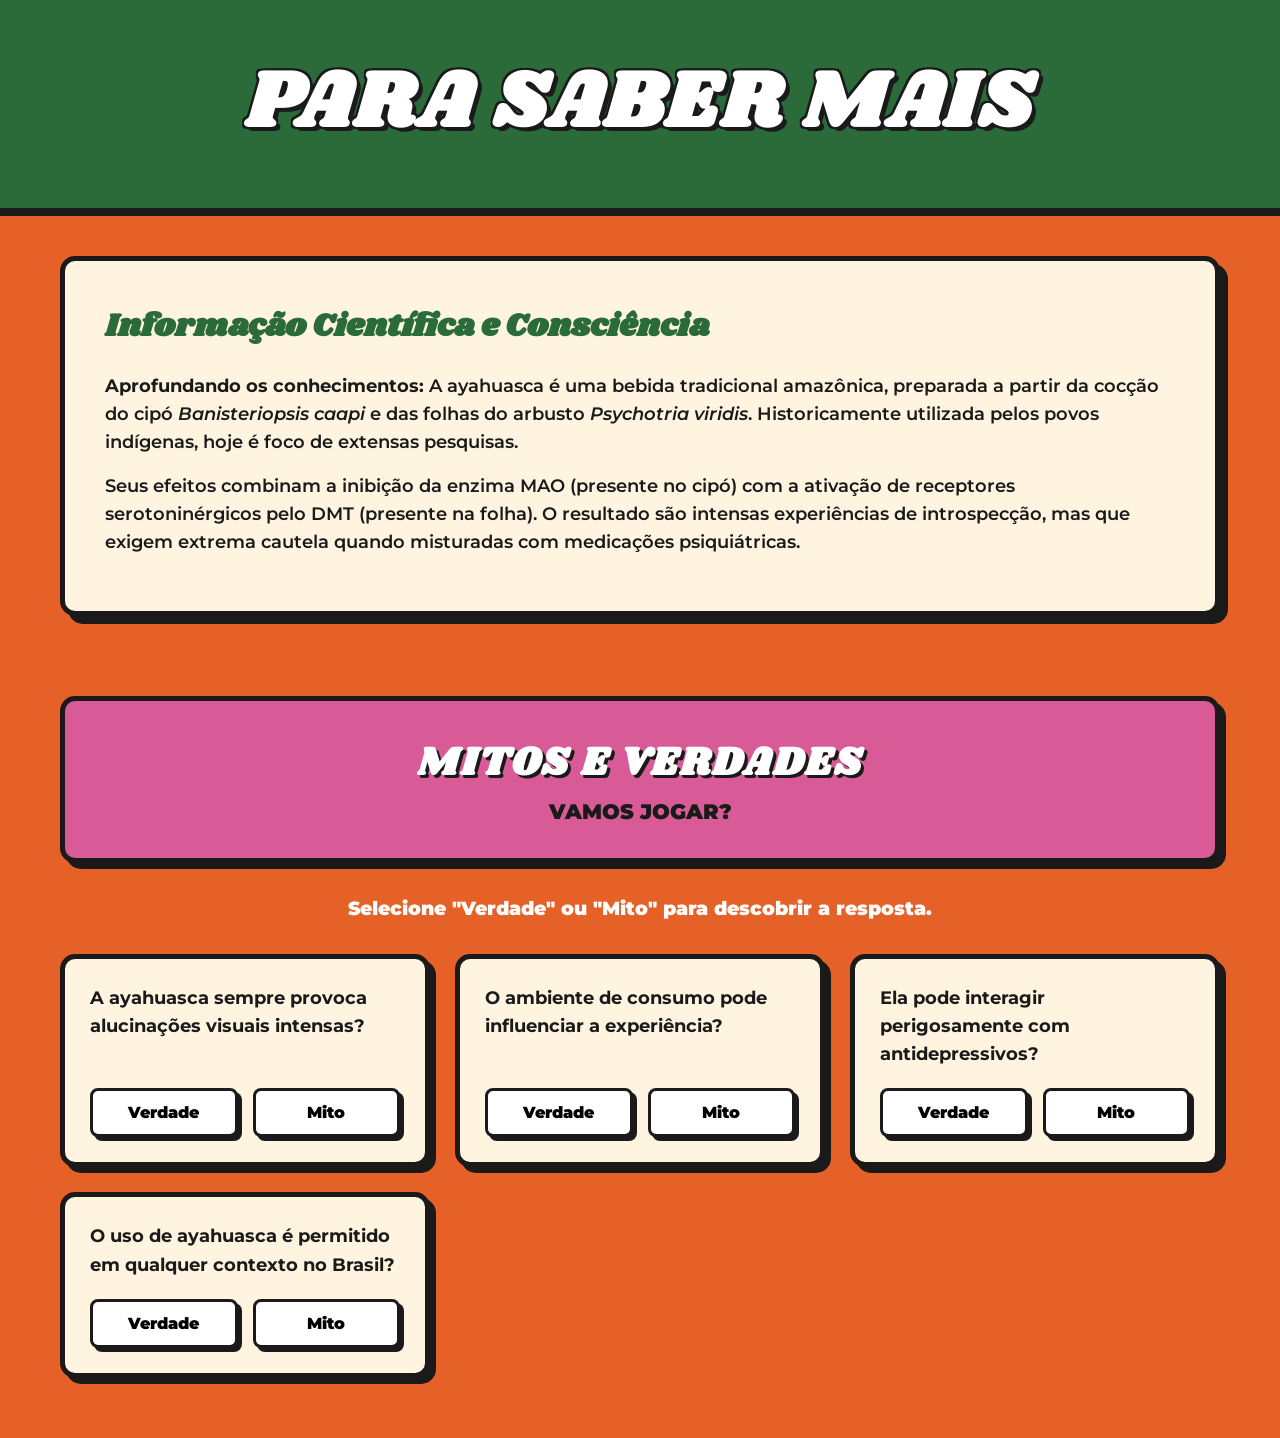
==== topico.html @ a49185fb "." ====
<!DOCTYPE html>
<html lang="pt-BR">
<head>
    <meta charset="UTF-8">
    <meta name="viewport" content="width=device-width, initial-scale=1.0">
    <title>Saiba Mais | Viagem Transcendental</title>
    <link href="https://fonts.googleapis.com/css2?family=Montserrat:wght@500;700;900&family=Shrikhand&display=swap" rel="stylesheet">
    <link rel="stylesheet" href="styles.css">
</head>
<body class="detalhes-body">

    <header class="saber-mais-header">
        <h1 class="hero-title">PARA SABER MAIS</h1>
    </header>

    <main class="container">
        
        <section class="full-content-card">
            <h2>Informação Científica e Consciência</h2>
            <p><strong>Aprofundando os conhecimentos:</strong> A ayahuasca é uma bebida tradicional amazônica, preparada a partir da cocção do cipó <em>Banisteriopsis caapi</em> e das folhas do arbusto <em>Psychotria viridis</em>. Historicamente utilizada pelos povos indígenas, hoje é foco de extensas pesquisas.</p>
            <p>Seus efeitos combinam a inibição da enzima MAO (presente no cipó) com a ativação de receptores serotoninérgicos pelo DMT (presente na folha). O resultado são intensas experiências de introspecção, mas que exigem extrema cautela quando misturadas com medicações psiquiátricas.</p>
        </section>

        <section class="quiz-container mt-spacing">
            <div class="banner retro-banner-pink">
                <h2>MITOS E VERDADES</h2>
                <p class="banner-sub">VAMOS JOGAR?</p>
            </div>

            <p class="quiz-desc">Selecione "Verdade" ou "Mito" para descobrir a resposta.</p>
            
            <div class="quiz-grid">
                <div class="quiz-item" data-answer="mito">
                    <p class="quiz-question"><strong>A ayahuasca sempre provoca alucinações visuais intensas?</strong></p>
                    <div class="quiz-options">
                        <button class="quiz-btn" data-choice="verdade">Verdade</button>
                        <button class="quiz-btn" data-choice="mito">Mito</button>
                    </div>
                    <div class="quiz-feedback"><p class="ans-result"></p><p class="desc">Os efeitos variam. Algumas pessoas têm visões, outras experimentam principalmente introspecção profunda.</p></div>
                </div>

                <div class="quiz-item" data-answer="verdade">
                    <p class="quiz-question"><strong>O ambiente de consumo pode influenciar a experiência?</strong></p>
                    <div class="quiz-options">
                        <button class="quiz-btn" data-choice="verdade">Verdade</button>
                        <button class="quiz-btn" data-choice="mito">Mito</button>
                    </div>
                    <div class="quiz-feedback"><p class="ans-result"></p><p class="desc">Sim! O chamado "set e setting" influencia significativamente os efeitos psicológicos da experiência.</p></div>
                </div>

                <div class="quiz-item" data-answer="verdade">
                    <p class="quiz-question"><strong>Ela pode interagir perigosamente com antidepressivos?</strong></p>
                    <div class="quiz-options">
                        <button class="quiz-btn" data-choice="verdade">Verdade</button>
                        <button class="quiz-btn" data-choice="mito">Mito</button>
                    </div>
                    <div class="quiz-feedback"><p class="ans-result"></p><p class="desc">Especialmente com medicamentos serotoninérgicos, podendo causar a grave síndrome serotoninérgica.</p></div>
                </div>

                <div class="quiz-item" data-answer="mito">
                    <p class="quiz-question"><strong>O uso de ayahuasca é permitido em qualquer contexto no Brasil?</strong></p>
                    <div class="quiz-options">
                        <button class="quiz-btn" data-choice="verdade">Verdade</button>
                        <button class="quiz-btn" data-choice="mito">Mito</button>
                    </div>
                    <div class="quiz-feedback"><p class="ans-result"></p><p class="desc">Não. No Brasil, o uso é permitido exclusivamente em contextos religiosos específicos (CONAD).</p></div>
                </div>
            </div>
        </section>

    </main>

    <script src="script.js"></script>
</body>
</html>
---- styles.css ----
/* --- PALETA DE CORES (Baseada nas imagens enviadas) --- */
:root {
    --bg-orange: #E66127;     /* Fundo Laranja Vibrante das imagens */
    --retro-green: #2B6B39;   /* Verde escuro das folhas */
    --retro-lime: #A3D134;    /* Verde limão claro */
    --retro-pink: #D85B97;    /* Rosa das decorações */
    --retro-cream: #FFF4E0;   /* Creme para o fundo dos cartões */
    --retro-dark: #1A1A1A;    /* Preto intenso para bordas */
    --white: #FFFFFF;
}

* { margin: 0; padding: 0; box-sizing: border-box; }

body {
    font-family: 'Montserrat', Arial, sans-serif;
    background-color: var(--bg-orange); /* O fundo inteiro é laranja */
    color: var(--retro-dark);
    line-height: 1.6;
    padding-bottom: 60px;
}

/* --- ESTILO DOS TÍTULOS (Fonte Shrikhand Anos 70) --- */
.hero-title, .section-title, .banner h2 {
    font-family: 'Shrikhand', cursive;
    letter-spacing: 2px;
    text-transform: uppercase;
}

/* --- HERO SECTION --- */
.hero-section {
    padding: 80px 20px;
    text-align: center;
    display: flex;
    flex-direction: column;
    align-items: center;
    justify-content: center;
}

.hero-title {
    font-size: 5rem;
    color: var(--white);
    line-height: 1.1;
    /* Sombras grossas simulando o texto da imagem "VIAGEM TRANSCENDENTAL" */
    text-shadow: 4px 4px 0px var(--retro-dark), -2px -2px 0px var(--retro-dark), 2px -2px 0px var(--retro-dark), -2px 2px 0px var(--retro-dark);
}

.hero-subtitle {
    font-size: 1.5rem;
    font-weight: 900;
    color: var(--retro-lime);
    margin-top: 10px;
    background-color: var(--retro-dark);
    padding: 5px 20px;
    border-radius: 50px;
    letter-spacing: 2px;
}

/* --- HEADER DA ABA "SAIBA MAIS" --- */
.saber-mais-header {
    background-color: var(--retro-green);
    padding: 60px 20px;
    text-align: center;
    border-bottom: 8px solid var(--retro-dark);
    margin-bottom: 40px;
}

/* --- LAYOUT GERAL --- */
.container {
    max-width: 1200px;
    margin: 0 auto;
    padding: 0 20px;
}

.section-title {
    font-size: 2.8rem;
    color: var(--white);
    text-align: center;
    margin-bottom: 40px;
    text-shadow: 3px 3px 0px var(--retro-dark);
}

.retro-title-pink { color: var(--retro-pink); }
.retro-title-green { color: var(--retro-lime); }

.mt-spacing { margin-top: 80px; }

/* --- GRID DE TÓPICOS --- */
.topics-grid {
    display: grid;
    grid-template-columns: repeat(auto-fit, minmax(260px, 1fr));
    gap: 25px;
}

.topic-card {
    background-color: var(--retro-cream);
    border: 5px solid var(--retro-dark);
    border-radius: 15px;
    padding: 25px;
    display: flex;
    flex-direction: column;
    /* Sombra pop-art sólida */
    box-shadow: 8px 8px 0px var(--retro-dark);
    transition: transform 0.2s;
}

.topic-card h3 {
    font-family: 'Shrikhand', cursive;
    color: var(--retro-green);
    font-size: 1.3rem;
    margin-bottom: 10px;
}

.topic-card p {
    font-weight: 600;
    margin-bottom: 25px;
}

/* --- BOTÃO "SAIBA MAIS" --- */
.btn-saiba-mais {
    margin-top: auto;
    display: block;
    text-align: center;
    background-color: var(--retro-pink);
    color: var(--white);
    text-decoration: none;
    font-weight: 900;
    padding: 12px;
    border: 3px solid var(--retro-dark);
    border-radius: 8px;
    box-shadow: 4px 4px 0px var(--retro-dark);
    transition: all 0.1s;
}

.btn-saiba-mais:hover { background-color: var(--retro-lime); color: var(--retro-dark); }
.btn-saiba-mais:active { transform: translate(4px, 4px); box-shadow: 0px 0px 0px var(--retro-dark); }

/* --- SEÇÃO DE VÍDEOS --- */
.videos-grid {
    display: grid;
    grid-template-columns: repeat(auto-fit, minmax(400px, 1fr));
    gap: 30px;
}

.video-item {
    background-color: var(--retro-lime);
    border: 5px solid var(--retro-dark);
    border-radius: 15px;
    padding: 20px;
    box-shadow: 8px 8px 0px var(--retro-dark);
}

.video-label {
    font-family: 'Shrikhand', cursive;
    font-size: 1.5rem;
    margin-bottom: 15px;
    text-align: center;
    color: var(--retro-dark);
}

.video-wrapper {
    position: relative;
    padding-bottom: 56.25%;
    border: 4px solid var(--retro-dark);
    border-radius: 8px;
    overflow: hidden;
    background: #000;
}

.video-wrapper iframe {
    position: absolute; top: 0; left: 0; width: 100%; height: 100%;
}

/* --- NOTÍCIAS --- */
.news-grid {
    display: grid;
    grid-template-columns: repeat(auto-fit, minmax(300px, 1fr));
    gap: 20px;
}

.news-card {
    background-color: var(--white);
    border: 4px solid var(--retro-dark);
    padding: 25px;
    border-radius: 12px;
    box-shadow: 6px 6px 0px var(--retro-dark);
}

.news-card h4 {
    color: var(--bg-orange);
    font-size: 1.2rem;
    font-weight: 900;
    margin-bottom: 10px;
}

/* --- REFERÊNCIAS --- */
.references-section {
    background: var(--retro-green);
    border: 5px solid var(--retro-dark);
    padding: 40px;
    border-radius: 15px;
    box-shadow: 8px 8px 0px var(--retro-dark);
    color: var(--white);
}

.references-section h2 {
    font-family: 'Shrikhand', cursive;
    font-size: 2rem;
    margin-bottom: 20px;
}

.ref-list { padding-left: 20px; font-weight: 600; }
.ref-list li { margin-bottom: 12px; }

/* --- BANNERS DO JOGO (Página Detalhes) --- */
.full-content-card {
    background: var(--retro-cream);
    padding: 40px;
    border: 5px solid var(--retro-dark);
    border-radius: 15px;
    box-shadow: 8px 8px 0px var(--retro-dark);
    margin-bottom: 50px;
}

.full-content-card h2 { color: var(--retro-green); font-family: 'Shrikhand', cursive; margin-bottom: 20px; font-size: 2rem; }
.full-content-card p { font-weight: 600; margin-bottom: 15px; font-size: 1.1rem; }

.banner {
    text-align: center;
    padding: 30px;
    border: 5px solid var(--retro-dark);
    border-radius: 15px;
    margin-bottom: 30px;
    box-shadow: 6px 6px 0px var(--retro-dark);
}

.retro-banner-pink { background-color: var(--retro-pink); color: var(--white); }
.retro-banner-pink h2 { font-family: 'Shrikhand', cursive; font-size: 2.5rem; text-shadow: 3px 3px 0px var(--retro-dark); }
.banner-sub { font-weight: 900; font-size: 1.3rem; color: var(--retro-dark); }

/* --- QUIZ DE MITOS E VERDADES --- */
.quiz-desc { text-align: center; font-weight: 900; font-size: 1.2rem; color: var(--white); margin-bottom: 30px; }

.quiz-grid { display: grid; grid-template-columns: repeat(auto-fit, minmax(320px, 1fr)); gap: 25px; }

.quiz-item {
    background: var(--retro-cream);
    border: 5px solid var(--retro-dark);
    border-radius: 15px;
    padding: 25px;
    display: flex; flex-direction: column;
    box-shadow: 6px 6px 0px var(--retro-dark);
}

.quiz-question { margin-bottom: 20px; font-size: 1.1rem; font-weight: 900; }

.quiz-options { display: flex; gap: 15px; margin-top: auto; }

.quiz-btn {
    flex: 1; padding: 12px;
    border: 3px solid var(--retro-dark);
    background: var(--white);
    font-family: 'Montserrat', sans-serif; font-weight: 900;
    font-size: 1rem; border-radius: 8px; cursor: pointer;
    box-shadow: 4px 4px 0px var(--retro-dark);
    transition: all 0.1s;
}

.quiz-btn:hover:not(:disabled) { background: var(--bg-orange); color: var(--white); }
.quiz-btn:active:not(:disabled) { transform: translate(3px, 3px); box-shadow: 0px 0px 0px var(--retro-dark); }
.quiz-btn:disabled { opacity: 0.6; cursor: not-allowed; }

.quiz-btn.correct { background: var(--retro-lime) !important; color: var(--retro-dark) !important; }
.quiz-btn.wrong { background: var(--retro-pink) !important; color: var(--white) !important; }

.quiz-feedback {
    display: none; margin-top: 20px; padding: 15px;
    background: var(--white); border-radius: 8px; 
    border: 3px dashed var(--retro-dark);
}
.quiz-feedback.show { display: block; }
.ans-result { font-weight: 900; margin-bottom: 5px; font-size: 1.2rem; }

/* --- RESPONSIVIDADE --- */
@media (max-width: 768px) {
    .hero-title { font-size: 3.5rem; }
    .section-title { font-size: 2rem; }
    .videos-grid { grid-template-columns: 1fr; }
}
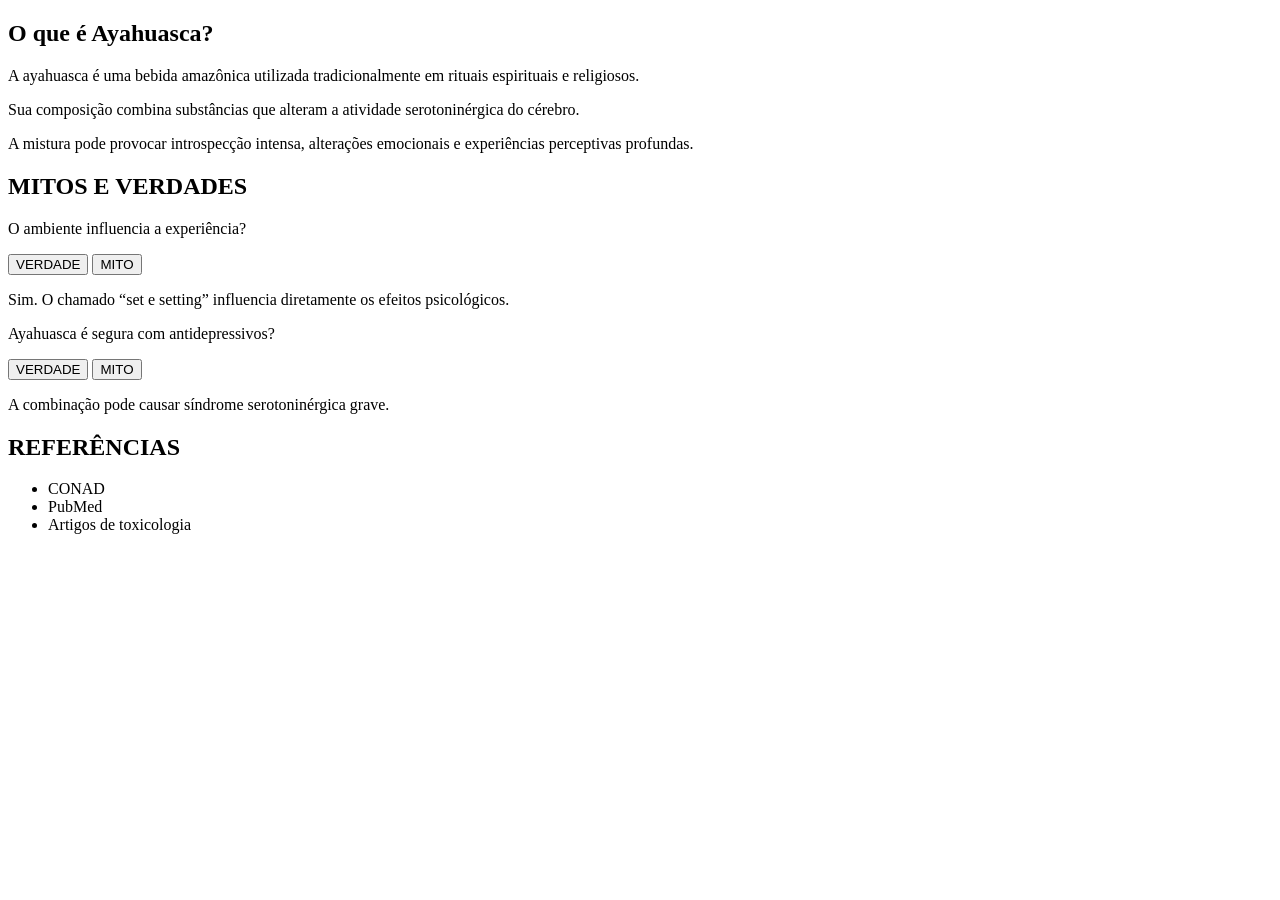
==== commit e6d78d07: "..." ====
--- a/topico.html
+++ b/topico.html
@@ -1,75 +1,81 @@
 <!DOCTYPE html>
-<html lang="pt-BR">
-<head>
-    <meta charset="UTF-8">
-    <meta name="viewport" content="width=device-width, initial-scale=1.0">
-    <title>Saiba Mais | Viagem Transcendental</title>
-    <link href="https://fonts.googleapis.com/css2?family=Montserrat:wght@500;700;900&family=Shrikhand&display=swap" rel="stylesheet">
-    <link rel="stylesheet" href="styles.css">
-</head>
-<body class="detalhes-body">
 
-    <header class="saber-mais-header">
-        <h1 class="hero-title">PARA SABER MAIS</h1>
-    </header>
+<section class="content-card">
 
-    <main class="container">
-        
-        <section class="full-content-card">
-            <h2>Informação Científica e Consciência</h2>
-            <p><strong>Aprofundando os conhecimentos:</strong> A ayahuasca é uma bebida tradicional amazônica, preparada a partir da cocção do cipó <em>Banisteriopsis caapi</em> e das folhas do arbusto <em>Psychotria viridis</em>. Historicamente utilizada pelos povos indígenas, hoje é foco de extensas pesquisas.</p>
-            <p>Seus efeitos combinam a inibição da enzima MAO (presente no cipó) com a ativação de receptores serotoninérgicos pelo DMT (presente na folha). O resultado são intensas experiências de introspecção, mas que exigem extrema cautela quando misturadas com medicações psiquiátricas.</p>
-        </section>
+<h2>O que é Ayahuasca?</h2>
 
-        <section class="quiz-container mt-spacing">
-            <div class="banner retro-banner-pink">
-                <h2>MITOS E VERDADES</h2>
-                <p class="banner-sub">VAMOS JOGAR?</p>
-            </div>
+<p>
+A ayahuasca é uma bebida amazônica utilizada tradicionalmente em rituais espirituais e religiosos.
+</p>
 
-            <p class="quiz-desc">Selecione "Verdade" ou "Mito" para descobrir a resposta.</p>
-            
-            <div class="quiz-grid">
-                <div class="quiz-item" data-answer="mito">
-                    <p class="quiz-question"><strong>A ayahuasca sempre provoca alucinações visuais intensas?</strong></p>
-                    <div class="quiz-options">
-                        <button class="quiz-btn" data-choice="verdade">Verdade</button>
-                        <button class="quiz-btn" data-choice="mito">Mito</button>
-                    </div>
-                    <div class="quiz-feedback"><p class="ans-result"></p><p class="desc">Os efeitos variam. Algumas pessoas têm visões, outras experimentam principalmente introspecção profunda.</p></div>
-                </div>
+<p>
+Sua composição combina substâncias que alteram a atividade serotoninérgica do cérebro.
+</p>
 
-                <div class="quiz-item" data-answer="verdade">
-                    <p class="quiz-question"><strong>O ambiente de consumo pode influenciar a experiência?</strong></p>
-                    <div class="quiz-options">
-                        <button class="quiz-btn" data-choice="verdade">Verdade</button>
-                        <button class="quiz-btn" data-choice="mito">Mito</button>
-                    </div>
-                    <div class="quiz-feedback"><p class="ans-result"></p><p class="desc">Sim! O chamado "set e setting" influencia significativamente os efeitos psicológicos da experiência.</p></div>
-                </div>
+<p>
+A mistura pode provocar introspecção intensa, alterações emocionais e experiências perceptivas profundas.
+</p>
 
-                <div class="quiz-item" data-answer="verdade">
-                    <p class="quiz-question"><strong>Ela pode interagir perigosamente com antidepressivos?</strong></p>
-                    <div class="quiz-options">
-                        <button class="quiz-btn" data-choice="verdade">Verdade</button>
-                        <button class="quiz-btn" data-choice="mito">Mito</button>
-                    </div>
-                    <div class="quiz-feedback"><p class="ans-result"></p><p class="desc">Especialmente com medicamentos serotoninérgicos, podendo causar a grave síndrome serotoninérgica.</p></div>
-                </div>
+</section>
 
-                <div class="quiz-item" data-answer="mito">
-                    <p class="quiz-question"><strong>O uso de ayahuasca é permitido em qualquer contexto no Brasil?</strong></p>
-                    <div class="quiz-options">
-                        <button class="quiz-btn" data-choice="verdade">Verdade</button>
-                        <button class="quiz-btn" data-choice="mito">Mito</button>
-                    </div>
-                    <div class="quiz-feedback"><p class="ans-result"></p><p class="desc">Não. No Brasil, o uso é permitido exclusivamente em contextos religiosos específicos (CONAD).</p></div>
-                </div>
-            </div>
-        </section>
+<section class="quiz-section">
 
-    </main>
+<div class="banner">
+<h2>MITOS E VERDADES</h2>
+</div>
 
-    <script src="script.js"></script>
+<div class="quiz-grid">
+
+<div class="quiz-item" data-answer="verdade">
+<p>O ambiente influencia a experiência?</p>
+
+<div class="quiz-options">
+<button class="quiz-btn" data-choice="verdade">VERDADE</button>
+<button class="quiz-btn" data-choice="mito">MITO</button>
+</div>
+
+<div class="quiz-feedback">
+<p class="ans-result"></p>
+<p>
+Sim. O chamado “set e setting” influencia diretamente os efeitos psicológicos.
+</p>
+</div>
+
+</div>
+
+<div class="quiz-item" data-answer="mito">
+<p>Ayahuasca é segura com antidepressivos?</p>
+
+<div class="quiz-options">
+<button class="quiz-btn" data-choice="verdade">VERDADE</button>
+<button class="quiz-btn" data-choice="mito">MITO</button>
+</div>
+
+<div class="quiz-feedback">
+<p class="ans-result"></p>
+<p>
+A combinação pode causar síndrome serotoninérgica grave.
+</p>
+</div>
+
+</div>
+
+</div>
+
+</section>
+
+<section class="references">
+<h2>REFERÊNCIAS</h2>
+<ul>
+<li>CONAD</li>
+<li>PubMed</li>
+<li>Artigos de toxicologia</li>
+</ul>
+</section>
+
+</main>
+
+<script src="script.js"></script>
+
 </body>
 </html>
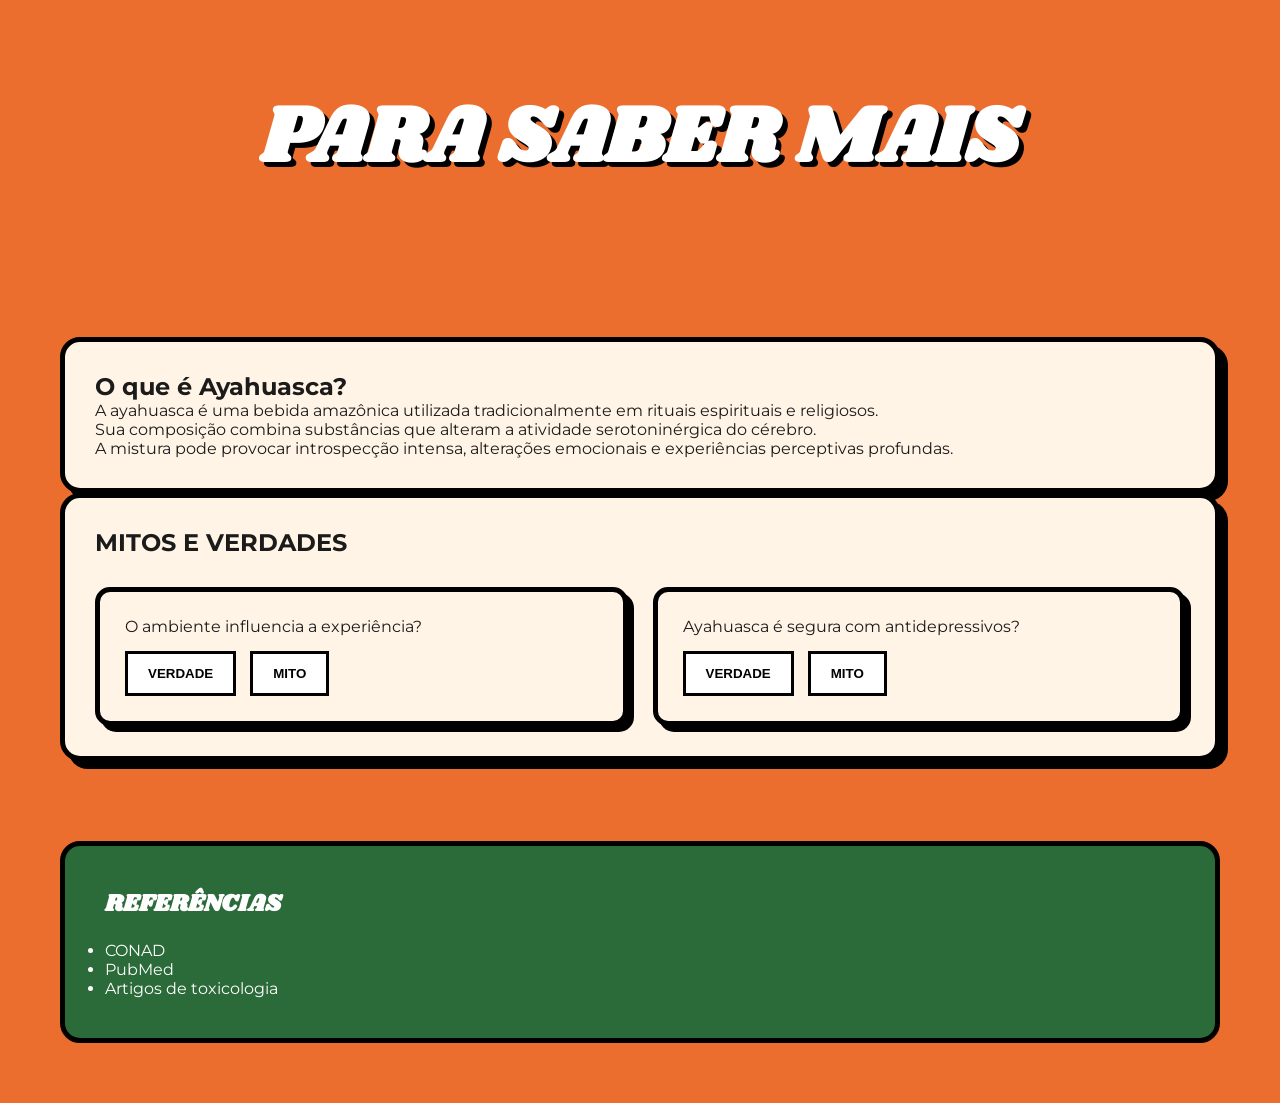
==== commit 7b3aef3d: "..." ====
--- a/topico.html
+++ b/topico.html
@@ -1,4 +1,27 @@
 <!DOCTYPE html>
+<html lang="pt-BR">
+
+<head>
+  <meta charset="UTF-8">
+  <meta name="viewport" content="width=device-width, initial-scale=1.0">
+
+  <title>Saiba Mais | Viagem Transcendental</title>
+
+  <link rel="preconnect" href="https://fonts.googleapis.com">
+  <link rel="preconnect" href="https://fonts.gstatic.com" crossorigin>
+
+  <link href="https://fonts.googleapis.com/css2?family=Shrikhand&family=Montserrat:wght@400;600;700;900&display=swap" rel="stylesheet">
+
+  <link rel="stylesheet" href="styles.css">
+</head>
+
+<body>
+
+<header class="internal-header">
+  <h1>PARA SABER MAIS</h1>
+</header>
+
+<main class="container">
 
 <section class="content-card">
 
@@ -20,13 +43,14 @@
 
 <section class="quiz-section">
 
-<div class="banner">
+<div class="content-card">
+
 <h2>MITOS E VERDADES</h2>
-</div>
 
 <div class="quiz-grid">
 
 <div class="quiz-item" data-answer="verdade">
+
 <p>O ambiente influencia a experiência?</p>
 
 <div class="quiz-options">
@@ -44,6 +68,7 @@
 </div>
 
 <div class="quiz-item" data-answer="mito">
+
 <p>Ayahuasca é segura com antidepressivos?</p>
 
 <div class="quiz-options">
@@ -62,15 +87,20 @@
 
 </div>
 
+</div>
+
 </section>
 
 <section class="references">
+
 <h2>REFERÊNCIAS</h2>
+
 <ul>
 <li>CONAD</li>
 <li>PubMed</li>
 <li>Artigos de toxicologia</li>
 </ul>
+
 </section>
 
 </main>
--- a/styles.css
+++ b/styles.css
@@ -0,0 +1,191 @@
+:root {
+  --orange: #EB6E2F;
+  --pink: #D991D2;
+  --green: #A6D63C;
+  --dark: #1B1B1B;
+  --cream: #FFF4E5;
+}
+
+* {
+  margin: 0;
+  padding: 0;
+  box-sizing: border-box;
+}
+
+body {
+  font-family: 'Montserrat', sans-serif;
+  background: var(--orange);
+  color: var(--dark);
+}
+
+.hero {
+  min-height: 100vh;
+  display: flex;
+  align-items: center;
+  justify-content: center;
+  position: relative;
+  overflow: hidden;
+  padding: 40px;
+}
+
+.hero h1 {
+  font-family: 'Shrikhand', cursive;
+  font-size: 6rem;
+  line-height: 1;
+  color: white;
+  text-shadow: 5px 5px 0 black;
+  text-align: center;
+}
+
+.hero p {
+  margin-top: 20px;
+  font-weight: 900;
+  letter-spacing: 4px;
+  text-align: center;
+  color: var(--green);
+}
+
+.container {
+  max-width: 1200px;
+  margin: auto;
+  padding: 60px 20px;
+}
+
+.section-title {
+  font-family: 'Shrikhand', cursive;
+  font-size: 3rem;
+  color: white;
+  text-align: center;
+  margin-bottom: 40px;
+  text-shadow: 4px 4px 0 black;
+}
+
+.topics-grid,
+.news-grid,
+.video-grid {
+  display: grid;
+  grid-template-columns: repeat(auto-fit, minmax(300px,1fr));
+  gap: 30px;
+}
+
+.topic-card,
+.news-card,
+.video-card,
+.content-card {
+  background: var(--cream);
+  padding: 30px;
+  border-radius: 20px;
+  border: 5px solid black;
+  box-shadow: 8px 8px 0 black;
+}
+
+.topic-card h3 {
+  font-family: 'Shrikhand', cursive;
+  margin-bottom: 15px;
+  color: #2B6B39;
+}
+
+.topic-card a {
+  display: inline-block;
+  margin-top: 20px;
+  padding: 12px 20px;
+  background: var(--pink);
+  color: white;
+  text-decoration: none;
+  font-weight: 900;
+  border-radius: 10px;
+  border: 3px solid black;
+  box-shadow: 4px 4px 0 black;
+}
+
+.video-wrapper {
+  position: relative;
+  padding-bottom: 56.25%;
+  margin-top: 15px;
+}
+
+.video-wrapper iframe {
+  position: absolute;
+  width: 100%;
+  height: 100%;
+  left: 0;
+  top: 0;
+  border-radius: 15px;
+  border: 4px solid black;
+}
+
+.references {
+  margin-top: 80px;
+  background: #2B6B39;
+  padding: 40px;
+  border-radius: 20px;
+  border: 5px solid black;
+  color: white;
+}
+
+.references h2 {
+  font-family: 'Shrikhand', cursive;
+  margin-bottom: 20px;
+}
+
+.internal-header {
+  padding: 80px 20px;
+  text-align: center;
+}
+
+.internal-header h1 {
+  font-family: 'Shrikhand', cursive;
+  font-size: 5rem;
+  color: white;
+  text-shadow: 5px 5px 0 black;
+}
+
+.quiz-grid {
+  display: grid;
+  grid-template-columns: repeat(auto-fit, minmax(300px,1fr));
+  gap: 25px;
+  margin-top: 30px;
+}
+
+.quiz-item {
+  background: var(--cream);
+  padding: 25px;
+  border: 5px solid black;
+  border-radius: 15px;
+  box-shadow: 6px 6px 0 black;
+}
+
+.quiz-btn {
+  padding: 12px 20px;
+  margin-top: 15px;
+  margin-right: 10px;
+  background: white;
+  border: 3px solid black;
+  font-weight: 900;
+  cursor: pointer;
+}
+
+.quiz-feedback {
+  display: none;
+  margin-top: 20px;
+}
+
+.quiz-feedback.show {
+  display: block;
+}
+
+@media(max-width:768px){
+
+  .hero h1 {
+    font-size: 3.5rem;
+  }
+
+  .internal-header h1 {
+    font-size: 3rem;
+  }
+
+  .section-title {
+    font-size: 2rem;
+  }
+
+}
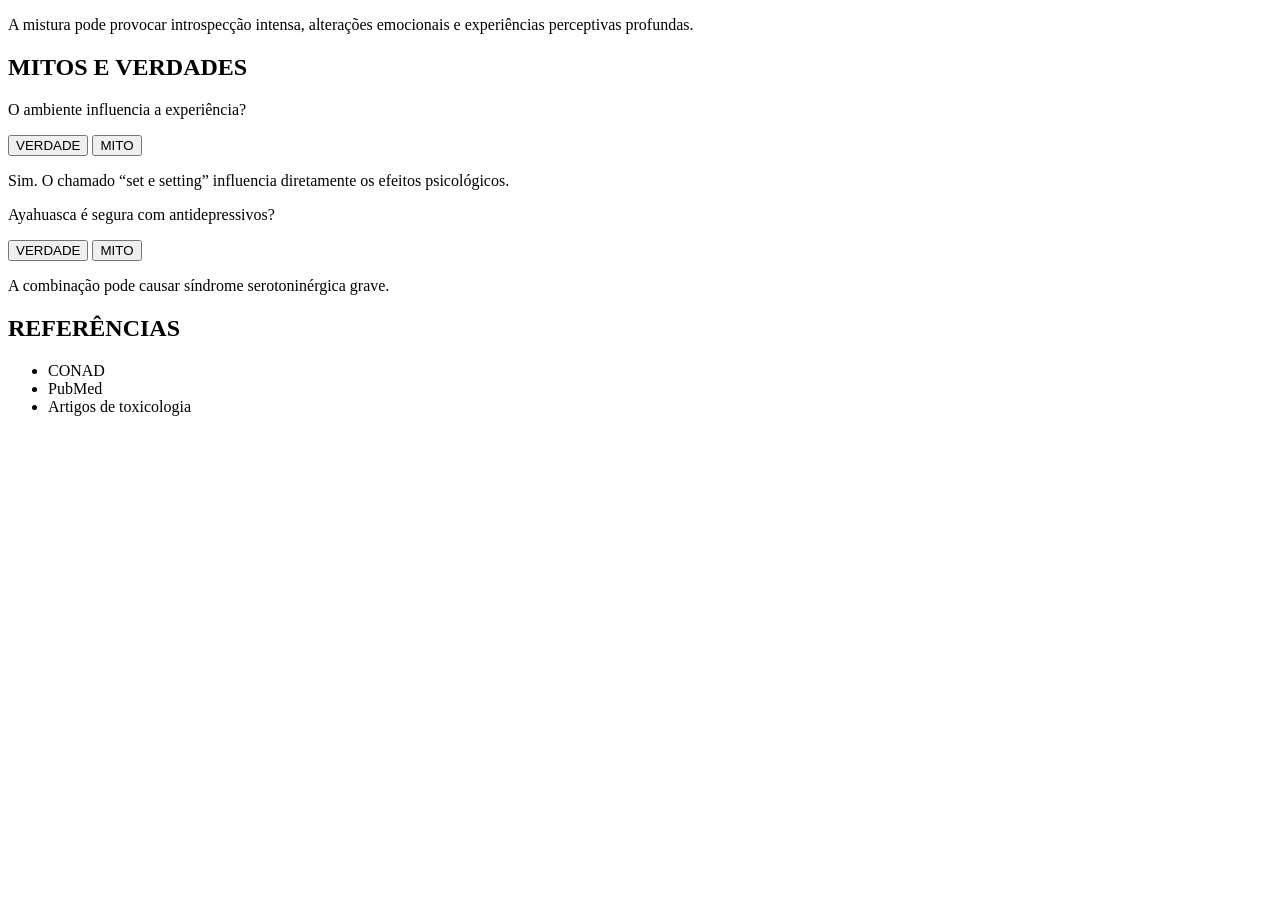
==== commit 30ac56a3: "..." ====
--- a/topico.html
+++ b/topico.html
@@ -1,39 +1,4 @@
 <!DOCTYPE html>
-<html lang="pt-BR">
-
-<head>
-  <meta charset="UTF-8">
-  <meta name="viewport" content="width=device-width, initial-scale=1.0">
-
-  <title>Saiba Mais | Viagem Transcendental</title>
-
-  <link rel="preconnect" href="https://fonts.googleapis.com">
-  <link rel="preconnect" href="https://fonts.gstatic.com" crossorigin>
-
-  <link href="https://fonts.googleapis.com/css2?family=Shrikhand&family=Montserrat:wght@400;600;700;900&display=swap" rel="stylesheet">
-
-  <link rel="stylesheet" href="styles.css">
-</head>
-
-<body>
-
-<header class="internal-header">
-  <h1>PARA SABER MAIS</h1>
-</header>
-
-<main class="container">
-
-<section class="content-card">
-
-<h2>O que é Ayahuasca?</h2>
-
-<p>
-A ayahuasca é uma bebida amazônica utilizada tradicionalmente em rituais espirituais e religiosos.
-</p>
-
-<p>
-Sua composição combina substâncias que alteram a atividade serotoninérgica do cérebro.
-</p>
 
 <p>
 A mistura pode provocar introspecção intensa, alterações emocionais e experiências perceptivas profundas.
@@ -43,14 +8,13 @@
 
 <section class="quiz-section">
 
-<div class="content-card">
-
+<div class="banner">
 <h2>MITOS E VERDADES</h2>
+</div>
 
 <div class="quiz-grid">
 
 <div class="quiz-item" data-answer="verdade">
-
 <p>O ambiente influencia a experiência?</p>
 
 <div class="quiz-options">
@@ -68,7 +32,6 @@
 </div>
 
 <div class="quiz-item" data-answer="mito">
-
 <p>Ayahuasca é segura com antidepressivos?</p>
 
 <div class="quiz-options">
@@ -87,20 +50,15 @@
 
 </div>
 
-</div>
-
 </section>
 
 <section class="references">
-
 <h2>REFERÊNCIAS</h2>
-
 <ul>
 <li>CONAD</li>
 <li>PubMed</li>
 <li>Artigos de toxicologia</li>
 </ul>
-
 </section>
 
 </main>
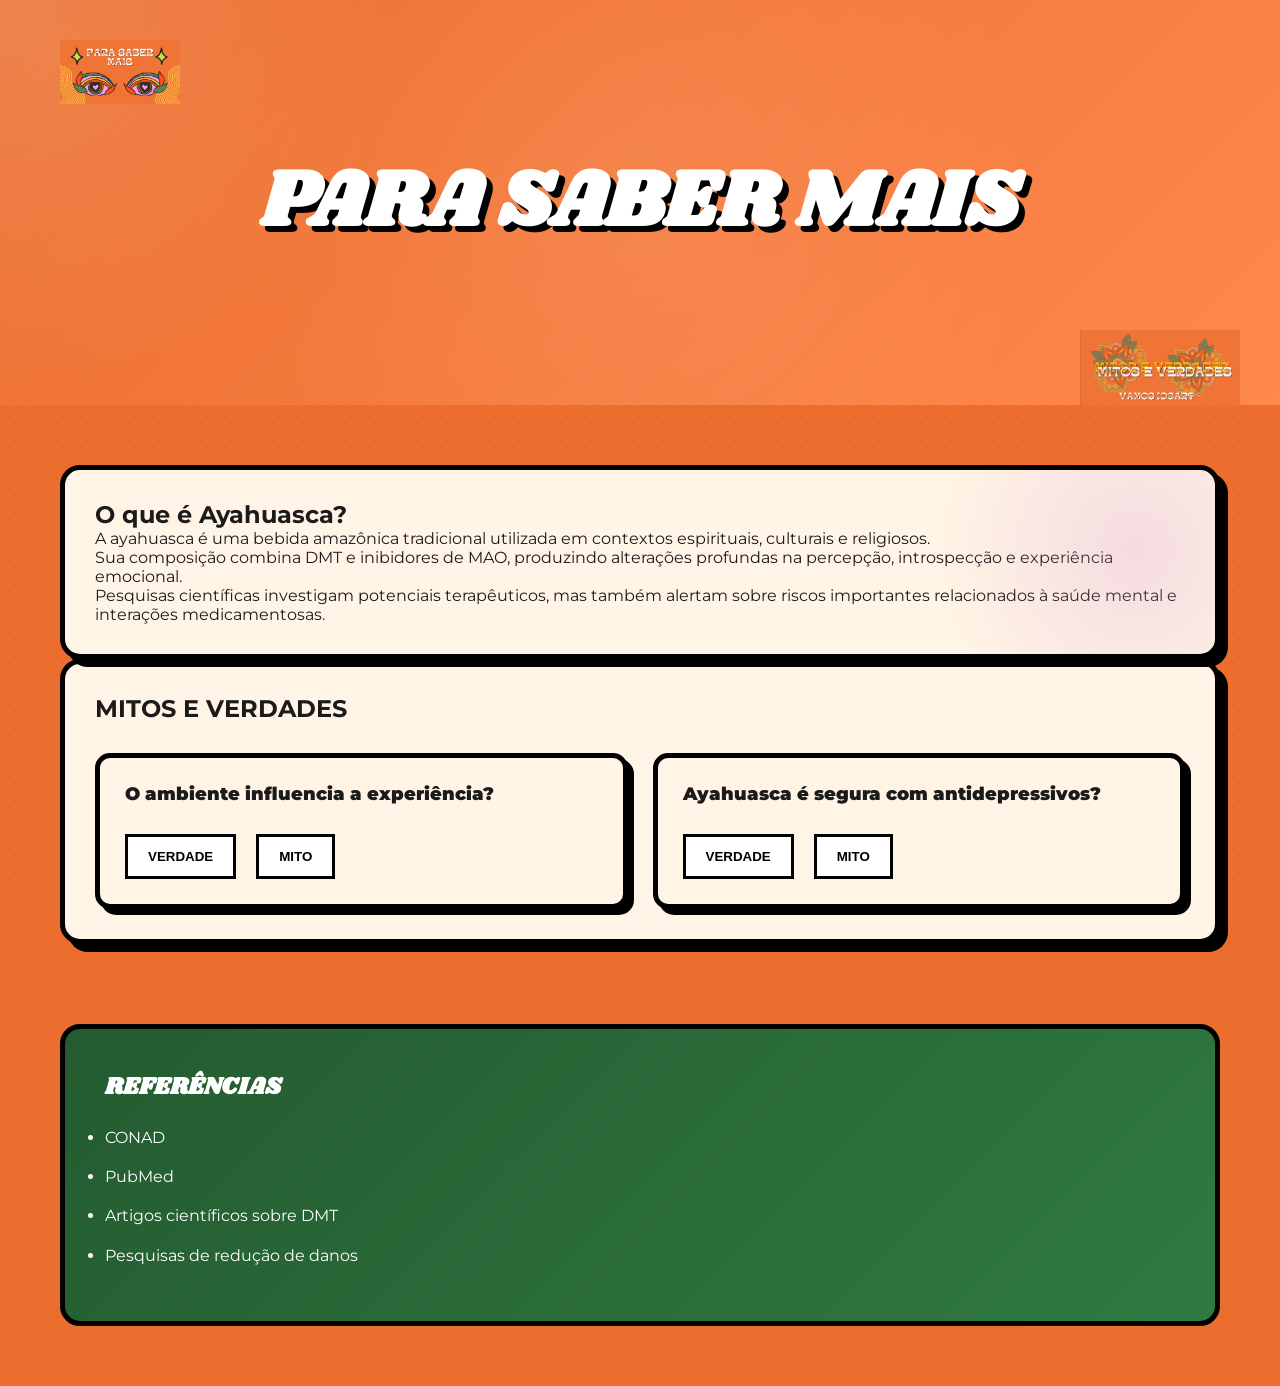
==== commit 710df73c: "..." ====
--- a/topico.html
+++ b/topico.html
@@ -1,21 +1,69 @@
 <!DOCTYPE html>
+<html lang="pt-BR">
+
+<head>
+  <meta charset="UTF-8">
+  <meta name="viewport" content="width=device-width, initial-scale=1.0">
+
+  <title>Saiba Mais | Viagem Transcendental</title>
+
+  <link rel="preconnect" href="https://fonts.googleapis.com">
+  <link rel="preconnect" href="https://fonts.gstatic.com" crossorigin>
+
+  <link href="https://fonts.googleapis.com/css2?family=Shrikhand&family=Montserrat:wght@400;600;700;900&display=swap" rel="stylesheet">
+
+  <link rel="stylesheet" href="styles.css">
+</head>
+
+<body>
+
+<header class="internal-header">
+
+  <div class="internal-bg"></div>
+
+  <div class="floating small-eye">
+    <img src="assets/olho.png" alt="">
+  </div>
+
+  <div class="floating small-flower">
+    <img src="assets/flores.png" alt="">
+  </div>
+
+  <h1>PARA SABER MAIS</h1>
+
+</header>
+
+<main class="container">
+
+<section class="content-card psychedelic-card">
+
+<h2>O que é Ayahuasca?</h2>
 
 <p>
-A mistura pode provocar introspecção intensa, alterações emocionais e experiências perceptivas profundas.
+A ayahuasca é uma bebida amazônica tradicional utilizada em contextos espirituais, culturais e religiosos.
+</p>
+
+<p>
+Sua composição combina DMT e inibidores de MAO, produzindo alterações profundas na percepção, introspecção e experiência emocional.
+</p>
+
+<p>
+Pesquisas científicas investigam potenciais terapêuticos, mas também alertam sobre riscos importantes relacionados à saúde mental e interações medicamentosas.
 </p>
 
 </section>
 
-<section class="quiz-section">
+<section class="content-card">
 
-<div class="banner">
 <h2>MITOS E VERDADES</h2>
-</div>
 
 <div class="quiz-grid">
 
 <div class="quiz-item" data-answer="verdade">
-<p>O ambiente influencia a experiência?</p>
+
+<p class="quiz-question">
+O ambiente influencia a experiência?
+</p>
 
 <div class="quiz-options">
 <button class="quiz-btn" data-choice="verdade">VERDADE</button>
@@ -24,15 +72,19 @@
 
 <div class="quiz-feedback">
 <p class="ans-result"></p>
+
 <p>
-Sim. O chamado “set e setting” influencia diretamente os efeitos psicológicos.
+Sim. O chamado “set e setting” influencia diretamente os efeitos psicológicos da experiência.
 </p>
 </div>
 
 </div>
 
 <div class="quiz-item" data-answer="mito">
-<p>Ayahuasca é segura com antidepressivos?</p>
+
+<p class="quiz-question">
+Ayahuasca é segura com antidepressivos?
+</p>
 
 <div class="quiz-options">
 <button class="quiz-btn" data-choice="verdade">VERDADE</button>
@@ -41,11 +93,12 @@
 
 <div class="quiz-feedback">
 <p class="ans-result"></p>
+
 <p>
 A combinação pode causar síndrome serotoninérgica grave.
 </p>
+
 </div>
-
 </div>
 
 </div>
@@ -53,12 +106,16 @@
 </section>
 
 <section class="references">
+
 <h2>REFERÊNCIAS</h2>
+
 <ul>
 <li>CONAD</li>
 <li>PubMed</li>
-<li>Artigos de toxicologia</li>
+<li>Artigos científicos sobre DMT</li>
+<li>Pesquisas de redução de danos</li>
 </ul>
+
 </section>
 
 </main>
--- a/styles.css
+++ b/styles.css
@@ -0,0 +1,421 @@
+:root {
+  --orange: #EB6E2F;
+  --pink: #D991D2;
+  --green: #A6D63C;
+  --dark: #1B1B1B;
+  --cream: #FFF4E5;
+}
+
+* {
+  margin: 0;
+  padding: 0;
+  box-sizing: border-box;
+}
+
+body {
+  font-family: 'Montserrat', sans-serif;
+  background: var(--orange);
+  color: var(--dark);
+}
+
+.hero {
+  min-height: 100vh;
+  display: flex;
+  align-items: center;
+  justify-content: center;
+  position: relative;
+  overflow: hidden;
+  padding: 40px;
+}
+
+.hero h1 {
+  font-family: 'Shrikhand', cursive;
+  font-size: 6rem;
+  line-height: 1;
+  color: white;
+  text-shadow: 5px 5px 0 black;
+  text-align: center;
+}
+
+.hero p {
+  margin-top: 20px;
+  font-weight: 900;
+  letter-spacing: 4px;
+  text-align: center;
+  color: var(--green);
+}
+
+.container {
+  max-width: 1200px;
+  margin: auto;
+  padding: 60px 20px;
+}
+
+.section-title {
+  font-family: 'Shrikhand', cursive;
+  font-size: 3rem;
+  color: white;
+  text-align: center;
+  margin-bottom: 40px;
+  text-shadow: 4px 4px 0 black;
+}
+
+.topics-grid,
+.news-grid,
+.video-grid {
+  display: grid;
+  grid-template-columns: repeat(auto-fit, minmax(300px,1fr));
+  gap: 30px;
+}
+
+.topic-card,
+.news-card,
+.video-card,
+.content-card {
+  background: var(--cream);
+  padding: 30px;
+  border-radius: 20px;
+  border: 5px solid black;
+  box-shadow: 8px 8px 0 black;
+}
+
+.topic-card h3 {
+  font-family: 'Shrikhand', cursive;
+  margin-bottom: 15px;
+  color: #2B6B39;
+}
+
+.topic-card a {
+  display: inline-block;
+  margin-top: 20px;
+  padding: 12px 20px;
+  background: var(--pink);
+  color: white;
+  text-decoration: none;
+  font-weight: 900;
+  border-radius: 10px;
+  border: 3px solid black;
+  box-shadow: 4px 4px 0 black;
+}
+
+.video-wrapper {
+  position: relative;
+  padding-bottom: 56.25%;
+  margin-top: 15px;
+}
+
+.video-wrapper iframe {
+  position: absolute;
+  width: 100%;
+  height: 100%;
+  left: 0;
+  top: 0;
+  border-radius: 15px;
+  border: 4px solid black;
+}
+
+.references {
+  margin-top: 80px;
+  background: #2B6B39;
+  padding: 40px;
+  border-radius: 20px;
+  border: 5px solid black;
+  color: white;
+}
+
+.references h2 {
+  font-family: 'Shrikhand', cursive;
+  margin-bottom: 20px;
+}
+
+.internal-header {
+  padding: 80px 20px;
+  text-align: center;
+}
+
+.internal-header h1 {
+  font-family: 'Shrikhand', cursive;
+  font-size: 5rem;
+  color: white;
+  text-shadow: 5px 5px 0 black;
+}
+
+.quiz-grid {
+  display: grid;
+  grid-template-columns: repeat(auto-fit, minmax(300px,1fr));
+  gap: 25px;
+  margin-top: 30px;
+}
+
+.quiz-item {
+  background: var(--cream);
+  padding: 25px;
+  border: 5px solid black;
+  border-radius: 15px;
+  box-shadow: 6px 6px 0 black;
+}
+
+.quiz-btn {
+  padding: 12px 20px;
+  margin-top: 15px;
+  margin-right: 10px;
+  background: white;
+  border: 3px solid black;
+  font-weight: 900;
+  cursor: pointer;
+}
+
+.quiz-feedback {
+  display: none;
+  margin-top: 20px;
+}
+
+.quiz-feedback.show {
+  display: block;
+}
+
+@media(max-width:768px){
+
+  .hero h1 {
+    font-size: 3.5rem;
+  }
+
+  .internal-header h1 {
+    font-size: 3rem;
+  }
+
+  .section-title {
+    font-size: 2rem;
+  }
+
+}
+
+.hero {
+  background:
+    radial-gradient(circle at top left, rgba(255,255,255,.12), transparent 30%),
+    radial-gradient(circle at bottom right, rgba(0,0,0,.15), transparent 30%),
+    var(--orange);
+}
+
+.hero::before {
+  content: "";
+  position: absolute;
+  width: 1200px;
+  height: 1200px;
+  background: radial-gradient(circle, rgba(255,255,255,.08), transparent 60%);
+  z-index: 0;
+}
+
+.hero-content {
+  position: relative;
+  z-index: 3;
+}
+
+.hero h1 {
+  font-size: 7rem;
+  letter-spacing: 4px;
+  text-shadow:     8px 8px 0 #000,
+    0 0 30px rgba(255,255,255,.15);
+}
+
+.hero p {
+  background: #111;
+  display: inline-block;
+  padding: 12px 24px;
+  border-radius: 999px;
+  margin-top: 25px;
+  box-shadow: 5px 5px 0 black;
+}
+
+.floating {
+  position: absolute;
+  z-index: 1;
+  animation: float 5s ease-in-out infinite;
+}
+
+.floating img {
+  width: 100%;
+  display: block;
+}
+
+.eye {
+  width: 180px;
+  top: 60px;
+  left: 80px;
+  transform: rotate(-12deg);
+}
+
+.camera {
+  width: 180px;
+  right: 80px;
+  bottom: 100px;
+  transform: rotate(10deg);
+}
+
+.flower-left {
+  width: 200px;
+  bottom: 40px;
+  left: -20px;
+}
+
+.flower-right {
+  width: 200px;
+  top: 120px;
+  right: -20px;
+  transform: rotate(180deg);
+}
+
+.topic-card,
+.news-card,
+.video-card,
+.content-card,
+.references {
+  transition: .25s ease;
+}
+
+.topic-card:hover,
+.news-card:hover,
+.video-card:hover {
+  transform: translateY(-8px) rotate(-1deg);
+  box-shadow: 14px 14px 0 black;
+}
+
+.topic-card a:hover {
+  transform: translateY(-3px);
+  background: var(--green);
+  color: black;
+}
+
+.video-card {
+  background: linear-gradient(135deg, #fff7ea, #ffe2ba);
+}
+
+.news-card h4 {
+  font-size: 1.4rem;
+  margin-bottom: 15px;
+  color: #EB6E2F;
+}
+
+.references {
+  background:
+    linear-gradient(135deg, #245b30, #2f7a42);
+}
+
+.references li {
+  margin-bottom: 12px;
+  line-height: 1.7;
+}
+
+.quiz-btn:hover {
+  background: var(--pink);
+  color: white;
+  transform: translateY(-3px);
+}
+
+@keyframes float {
+  0% {
+    transform: translateY(0px);
+  }
+
+  50% {
+    transform: translateY(-12px);
+  }
+
+  100% {
+    transform: translateY(0px);
+  }
+}
+
+body::before {
+  content: "";
+  position: fixed;
+  inset: 0;
+  background-image:
+    radial-gradient(rgba(255,255,255,.08) 1px, transparent 1px);
+  background-size: 18px 18px;
+  pointer-events: none;
+  z-index: -1;
+}
+
+@media(max-width:768px){
+
+  .hero h1 {
+    font-size: 4rem;
+  }
+
+  .eye,
+  .camera,
+  .flower-left,
+  .flower-right {
+    opacity: .4;
+    width: 120px;
+  }
+
+}
+
+.internal-header {
+  min-height: 45vh;
+  display: flex;
+  align-items: center;
+  justify-content: center;
+  position: relative;
+  overflow: hidden;
+  background:
+    radial-gradient(circle at top left, rgba(255,255,255,.15), transparent 30%),
+    linear-gradient(135deg, #EB6E2F, #ff884d);
+}
+
+.internal-header h1 {
+  position: relative;
+  z-index: 3;
+  font-family: 'Shrikhand', cursive;
+  font-size: 5rem;
+  color: white;
+  text-shadow: 6px 6px 0 black;
+}
+
+.internal-bg {
+  position: absolute;
+  inset: 0;
+  background:
+    radial-gradient(circle, rgba(255,255,255,.08), transparent 60%);
+}
+
+.small-eye {
+  width: 120px;
+  top: 40px;
+  left: 60px;
+}
+
+.small-flower {
+  width: 160px;
+  bottom: -10px;
+  right: 40px;
+}
+
+.psychedelic-card {
+  position: relative;
+  overflow: hidden;
+}
+
+.psychedelic-card::before {
+  content: "";
+  position: absolute;
+  width: 400px;
+  height: 400px;
+  background:
+    radial-gradient(circle, rgba(217,145,210,.25), transparent 70%);
+  top: -120px;
+  right: -120px;
+}
+
+.quiz-question {
+  font-weight: 900;
+  font-size: 1.1rem;
+  margin-bottom: 15px;
+}
+
+.quiz-options {
+  display: flex;
+  gap: 10px;
+}
